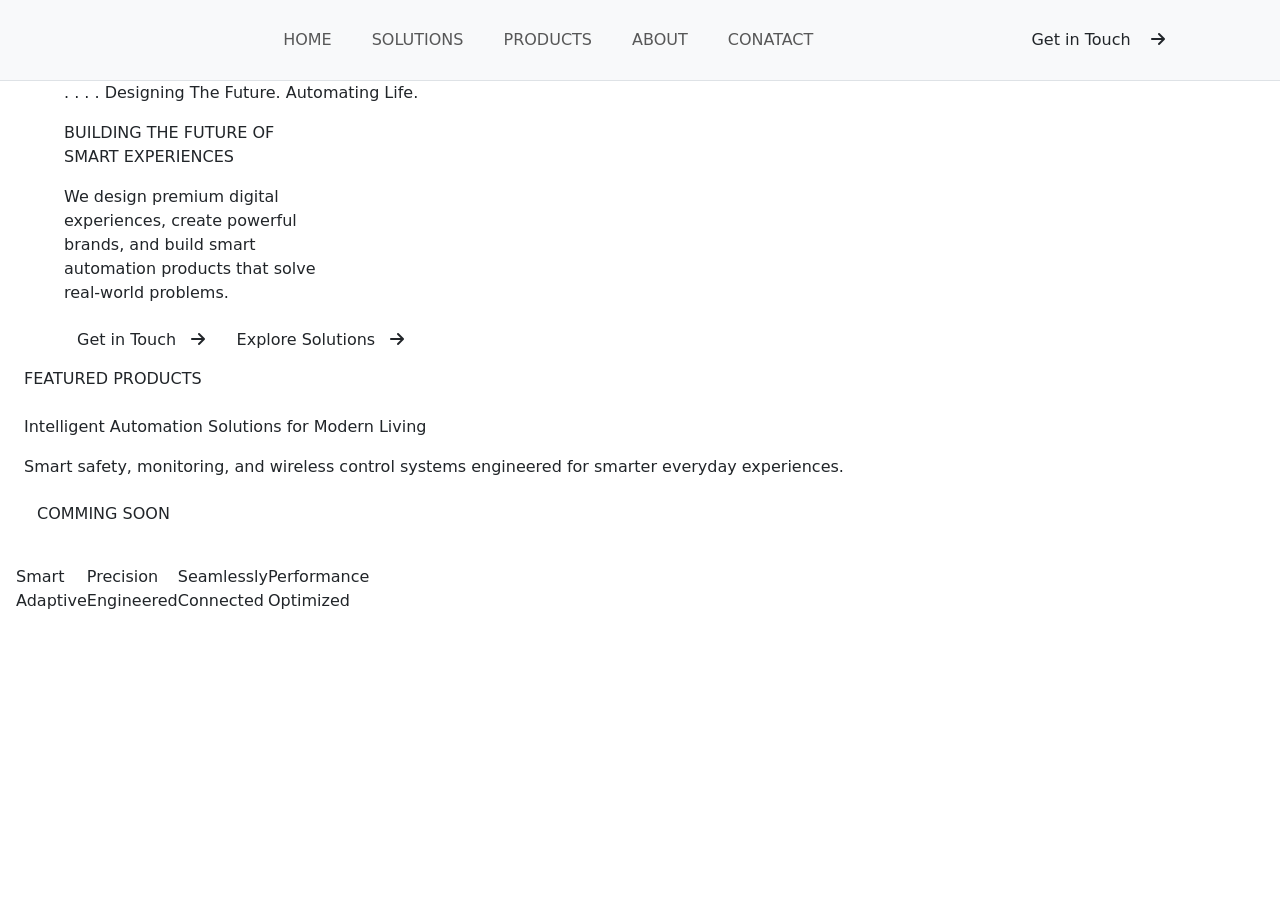
==== index.html @ a9ed21f8 "Rename dymicindex.html to index.html" ====
<!DOCTYPE html>
<html lang="en">
<head>
    <meta charset="UTF-8">
    <meta name="viewport" content="width=device-width, initial-scale=1.0">
    <link rel="stylesheet" href="css/dymic.css">
    <link href="https://cdn.jsdelivr.net/npm/bootstrap@5.3.3/dist/css/bootstrap.min.css" rel="stylesheet">
    <script src="https://cdn.jsdelivr.net/npm/bootstrap@5.3.3/dist/js/bootstrap.bundle.min.js"></script>
    <link rel="stylesheet" href="https://cdnjs.cloudflare.com/ajax/libs/font-awesome/6.7.2/css/all.min.css" >
    <script src="https://cdn.jsdelivr.net/npm/bootstrap@5.3.3/dist/js/bootstrap.bundle.min.js"></script>
    <link rel="stylesheet" href="https://cdn.jsdelivr.net/npm/bootstrap-icons@1.13.1/font/bootstrap-icons.min.css">
    <link rel="shortcut icon" href="img/dlw.png" type="image/x-icon">
    <title>DYMIC</title>
</head>
<body>
    <header>
        <nav class="navbar border-bottom bg-light navbar-expand-lg "">
            <div class="container">
                <a class="navbar-brand" href="">
                    <img src="img/dnl.png" width="200px" alt="">
                </a>
                <ul class="navbar-nav">
                    <li class="nav-item p-1 m-2">
                        <a class="nav-link" href="home.html">HOME</a>
                    </li>
                    <li class="nav-item p-1 m-2">
                        <a class="nav-link" href="about.html">SOLUTIONS</a>
                    </li>
                    <li class="nav-item p-1 m-2">
                        <a class="nav-link" href="services.html">PRODUCTS</a>
                    </li>
                    <li class="nav-item p-1 m-2">
                        <a class="nav-link" href="">ABOUT</a>
                    </li>
                    <li class="nav-item p-1 m-2">
                        <a class="nav-link" href="">CONATACT</a>
                    </li>
                </ul>
                <div class="git">
                    <a class="btn p-2 px-4 m-2" href="">Get in Touch &nbsp;&nbsp; <span><i class="fa-solid fa-arrow-right"></i></span></a>
                </div>
            </div>
        </nav>
    </header>

    <div class="hero px-3">
        <div class="txt w-50 ps-5">
            <div class="lhead">
                <p>. . . . Designing The Future. Automating Life.</p>
            </div>
            <div class="head">
                <p>BUILDING THE FUTURE OF <br> <span> SMART EXPERIENCES</span></p>
            </div>
            <div class="text w-50">
                <p>We design premium digital experiences, create powerful brands, and build smart automation products that solve real-world problems.</p>
            </div>
            <div class="button">
                <a class="btn ">Get in Touch &nbsp;&nbsp;<span><i class="fa-solid fa-arrow-right"></i></span></a>
                <a class="btn" href="">Explore Solutions &nbsp;&nbsp;<span><i class="fa-solid fa-arrow-right"></i></span></a>
            </div>
        </div>
        <div class="carousel slide">
            <div class="carousel-inner">
                <div class="carousel-item active">
                    <div class="fcs d-flex p-1">
                        <div class="fcst p-1">
                            <div class="lhead pb-2">
                                <p>FEATURED PRODUCTS</p>
                            </div>
                            <div class="head">
                                <p>Intelligent Automation Solutions for Modern Living</p>
                            </div>
                            <div class="text">
                                <p>Smart safety, monitoring, and wireless control systems engineered for smarter everyday experiences.</p>
                            </div>
                            <div class="button">
                                <a class="btn">COMMING SOON</a>
                            </div>
                        </div>
                        <div class="fcsi p-1">
                            <img src="img/fcsi.png"   alt="">
                        </div>
                    </div>
                    <div class="fcfoot d-flex py-3 mt-2">
                        <div class="Adaptive">Smart <br> Adaptive</div> <div class="divider"></div>
                        <div class="Precision">Precision <br> Engineered</div><div class="divider"></div>
                        <div class="Connected">Seamlessly <br> Connected</div><div class="divider"></div>
                        <div class="Optimized">Performance <br> Optimized</div>
                    </div>
                </div>
            </div>
        </div>
    </div>
    
</body>
</html>
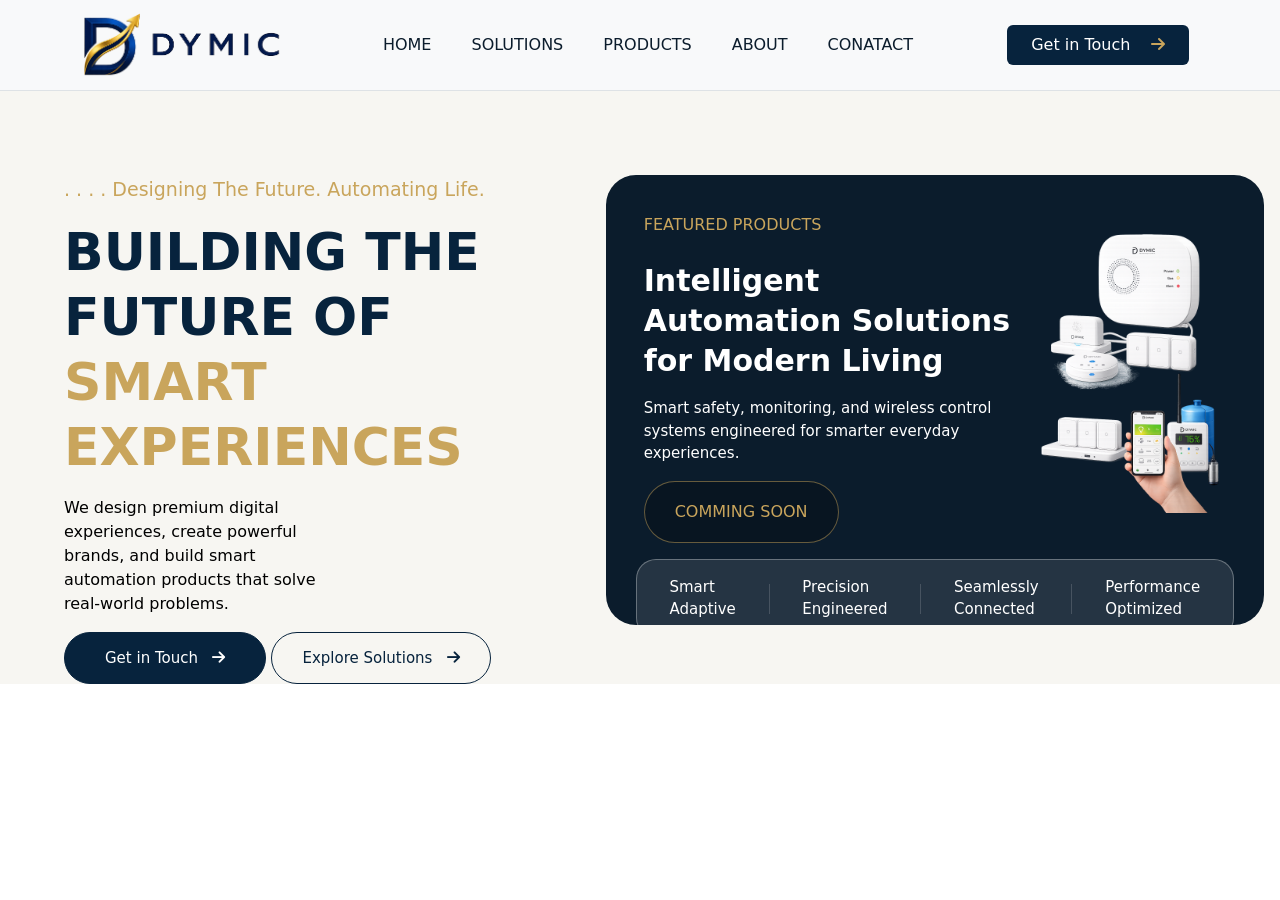
==== commit 41b553bd: "Update index.html" ====
--- a/index.html
+++ b/index.html
@@ -3,13 +3,13 @@
 <head>
     <meta charset="UTF-8">
     <meta name="viewport" content="width=device-width, initial-scale=1.0">
-    <link rel="stylesheet" href="css/dymic.css">
+    <link rel="stylesheet" href="style.css">
     <link href="https://cdn.jsdelivr.net/npm/bootstrap@5.3.3/dist/css/bootstrap.min.css" rel="stylesheet">
     <script src="https://cdn.jsdelivr.net/npm/bootstrap@5.3.3/dist/js/bootstrap.bundle.min.js"></script>
     <link rel="stylesheet" href="https://cdnjs.cloudflare.com/ajax/libs/font-awesome/6.7.2/css/all.min.css" >
     <script src="https://cdn.jsdelivr.net/npm/bootstrap@5.3.3/dist/js/bootstrap.bundle.min.js"></script>
     <link rel="stylesheet" href="https://cdn.jsdelivr.net/npm/bootstrap-icons@1.13.1/font/bootstrap-icons.min.css">
-    <link rel="shortcut icon" href="img/dlw.png" type="image/x-icon">
+    <link rel="shortcut icon" href="dlw.png" type="image/x-icon">
     <title>DYMIC</title>
 </head>
 <body>
@@ -17,7 +17,7 @@
         <nav class="navbar border-bottom bg-light navbar-expand-lg "">
             <div class="container">
                 <a class="navbar-brand" href="">
-                    <img src="img/dnl.png" width="200px" alt="">
+                    <img src="dnl.png" width="200px" alt="">
                 </a>
                 <ul class="navbar-nav">
                     <li class="nav-item p-1 m-2">
@@ -78,7 +78,7 @@
                             </div>
                         </div>
                         <div class="fcsi p-1">
-                            <img src="img/fcsi.png"   alt="">
+                            <img src="fcsi.png"   alt="">
                         </div>
                     </div>
                     <div class="fcfoot d-flex py-3 mt-2">
--- a/style.css
+++ b/style.css
@@ -0,0 +1,185 @@
+@media screen and (min-width: 1540px) {
+    .nav-item a{
+        color: black;
+        font-weight: 600;
+        font-size: 18px ;
+    }
+    .git{
+        width: 40px;
+    }
+}
+@media screen and (max-width: 1540px) {
+    header{
+        position: fixed;
+        width: 100%;
+        top: 0;
+        z-index: 10;
+    }
+    .nav-item .nav-link{
+        color: #0B1C2C;
+        font-weight: 400;
+        font-size: 16px ;
+    }
+    .nav-item .nav-link:hover{
+        text-underline-offset: 8px;
+        text-decoration-thickness: 2px !important;
+        text-decoration: underline ;
+        text-decoration-color:  #C9A55C; 
+    }
+    .git{
+        width: 200px;
+        text-align: center;
+        
+    }
+    .git .btn{
+        background-color: #07233d;
+        border: #0B1C2C;
+        color: #ffffff;
+        text-decoration: none;
+    }
+    .git .btn span{
+        color: #C9A55C;
+
+    }
+    .git .btn:hover span{
+        color: #07233d;
+    }
+    .git .btn:hover{
+        background-color: #C9A55C;
+    }
+    .hero{
+        background-color:#F7F6F2;
+        padding-top: 175px !important;
+        display: flex;
+        justify-content: space-around;
+    }
+    .hero .txt .lhead{
+        color: #C9A55C;
+        font-weight: 400;
+        font-size: 19px;
+    }
+    .hero .txt .head{
+        color: #07233d;
+        font-weight: 820;
+        font-size: 52px;
+        line-height: 65px;
+    }
+    .hero .txt .head span{
+        color: #C9A55C;
+        font-weight: 700;
+    }
+    .hero .txt .text{
+        color: black;
+        font-weight: 320;
+    }
+    .hero .txt .button a:first-child{
+        padding: 14px;
+        padding-left: 40px;
+        padding-right: 40px;
+        color: white;
+        background-color: #07233d;
+        border: 1px solid #07233d;
+        border-radius: 40px;
+        font-weight: 300;
+        font-size: 15px;
+    }
+    .hero .txt .button a:first-child:hover{
+        color: #07233d;
+        background-color: #C9A55C;
+        border: 1px solid #C9A55C;
+        transition: all ease-in-out .3s;
+    }
+    .hero .txt .button a:last-child{
+        padding: 14px;
+        padding-left: 30px;
+        padding-right: 30px;
+        color: #07233d;
+        border: 1px solid #07233d;
+        border-radius: 40px;
+        font-weight: 300;
+        font-size: 15px;
+    }
+    .hero .txt .button a:last-child:hover{
+        color: #07233d;
+        background-color: #C9A55C;
+        border: 1px solid #C9A55C;
+        transition: all ease-in-out .3s;
+    }
+    .carousel{
+        width: 700px !important;
+    }
+    .carousel-item{
+        background-color: #0B1C2C;
+        padding: 30px;
+        height: 450px;
+        color: white;
+        border-radius: 30px;
+    }
+    .carousel-item .fcs{
+        justify-content: space-around;
+    }
+    .carousel-item .fcs .fcst .lhead{
+        color: #C9A55C;
+        font-weight: 500;
+        font-size: 16px;
+    }
+    .carousel-item .fcs .fcst .head{
+        color: white;
+        font-weight: 700;
+        font-size: 30px;
+        line-height: 40px;
+    }
+    .carousel-item .fcs .fcst .text{
+        font-size: 15px;
+        font-weight: 300;
+    }
+    .carousel-item .fcs .fcst .button .btn{
+        color: #C9A55C;
+        border: 1px solid #c9a55c7c;
+        background-color: #081521;
+        padding: 18px;
+        padding-left: 30px;
+        padding-right: 30px;
+        border-radius: 40px;
+    }
+    .carousel-item .fcs .fcst .button .btn:hover{
+        color: white;
+        border: 1px solid #C9A55C;
+        background-color: #C9A55C;
+    }
+    .carousel-item .fcs .fcsi img{
+        width: 200px !important;
+    }
+    .carousel-item .fcfoot{
+        border: 1px solid rgba(255, 255, 255, 0.306);
+        background-color:#ffffff1c;
+        border-radius: 20px;
+        justify-content: space-evenly;
+    }
+    .carousel-item .fcfoot div{
+        font-size: 15px;
+        font-weight: 250 !important;
+    }
+    .carousel-item .fcfoot .divider{
+        margin-top: 8px;
+        width:1px;
+        height:30px;
+        background-color: rgba(255, 255, 255, 0.156);
+    }
+    
+}
+@media screen and (max-width: 1024px) {
+    .nav-item a{
+        color: black;
+        font-weight: 600;
+        font-size: 18px ;
+    }
+    .git{
+        width: 40px;
+    }
+}
+@media screen and (max-width: 768px) {
+
+}
+
+
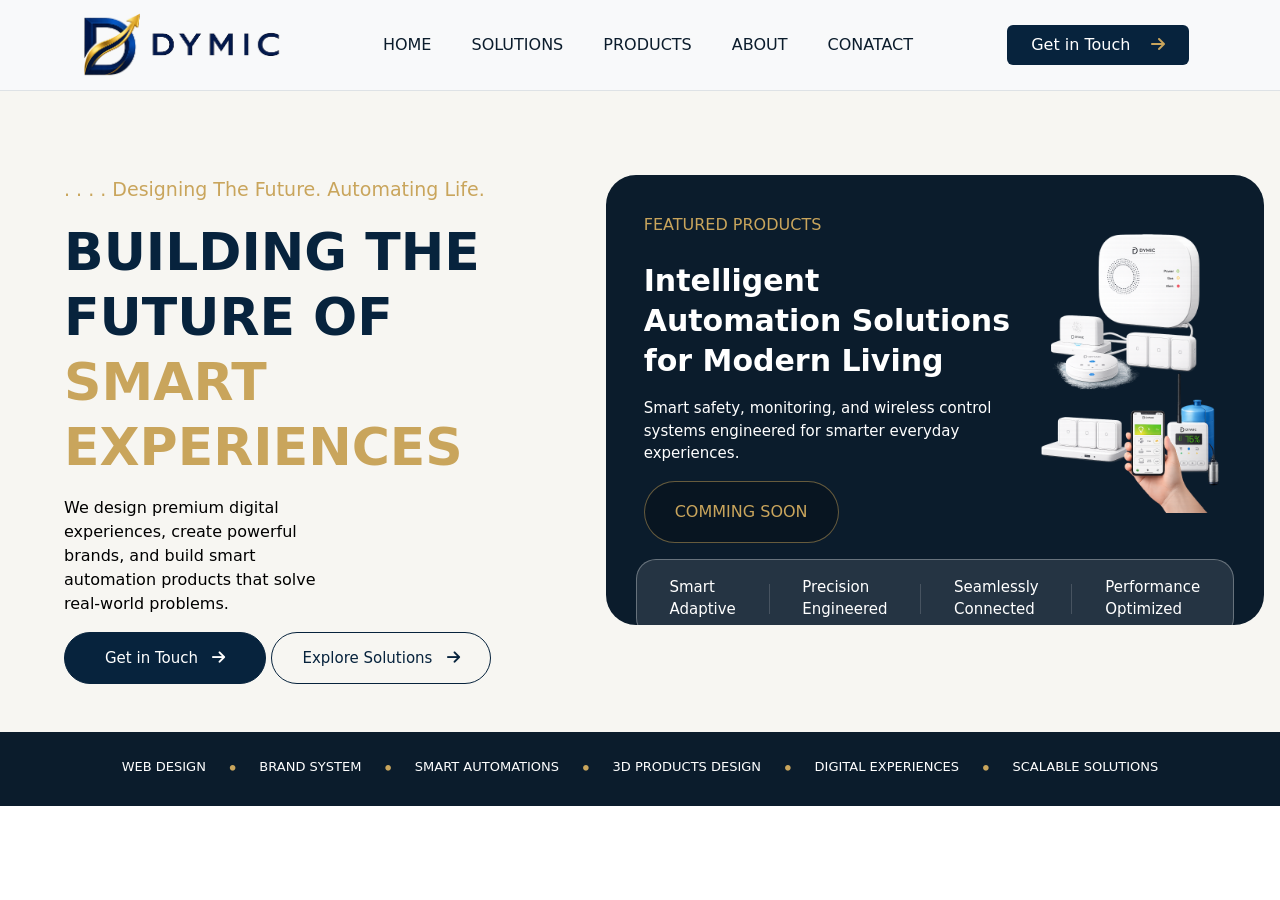
==== commit 9b11913a: "Updated DYMIC website" ====
--- a/index.html
+++ b/index.html
@@ -43,7 +43,7 @@
         </nav>
     </header>
 
-    <div class="hero px-3">
+    <div class="hero px-3 pb-5">
         <div class="txt w-50 ps-5">
             <div class="lhead">
                 <p>. . . . Designing The Future. Automating Life.</p>
@@ -91,6 +91,21 @@
             </div>
         </div>
     </div>
+
+    <div class="herodivider">
+        <div class="web">WEB DESIGN</div>
+        <span>•</span>
+        <div class="brand">BRAND SYSTEM</div>
+        <span>•</span>
+        <div class="smart">SMART AUTOMATIONS</div>
+        <span>•</span>
+        <div class="3d">3D PRODUCTS DESIGN</div>
+        <span>•</span>
+        <div class="digital">DIGITAL EXPERIENCES</div>
+        <span>•</span>
+        <div class="scalable">SCALABLE SOLUTIONS</div>
+
+    </div>
     
 </body>
 </html>
--- a/style.css
+++ b/style.css
@@ -166,6 +166,25 @@
         height:30px;
         background-color: rgba(255, 255, 255, 0.156);
     }
+    .herodivider{
+        background-color:  #0B1C2C;
+        display: flex;
+        flex-direction: row;
+        justify-content: space-evenly;
+        padding: 25px;
+        padding-left: 100px;
+        padding-right: 100px;
+    }
+    .herodivider div{
+        color: white;
+        font-weight: 300;
+        font-size: 13px;
+    }
+    .herodivider span{
+        color: #C9A55C;
+        font-weight: 900;
+        font-size: 16px;
+    }
     
 }
 @media screen and (max-width: 1024px) {
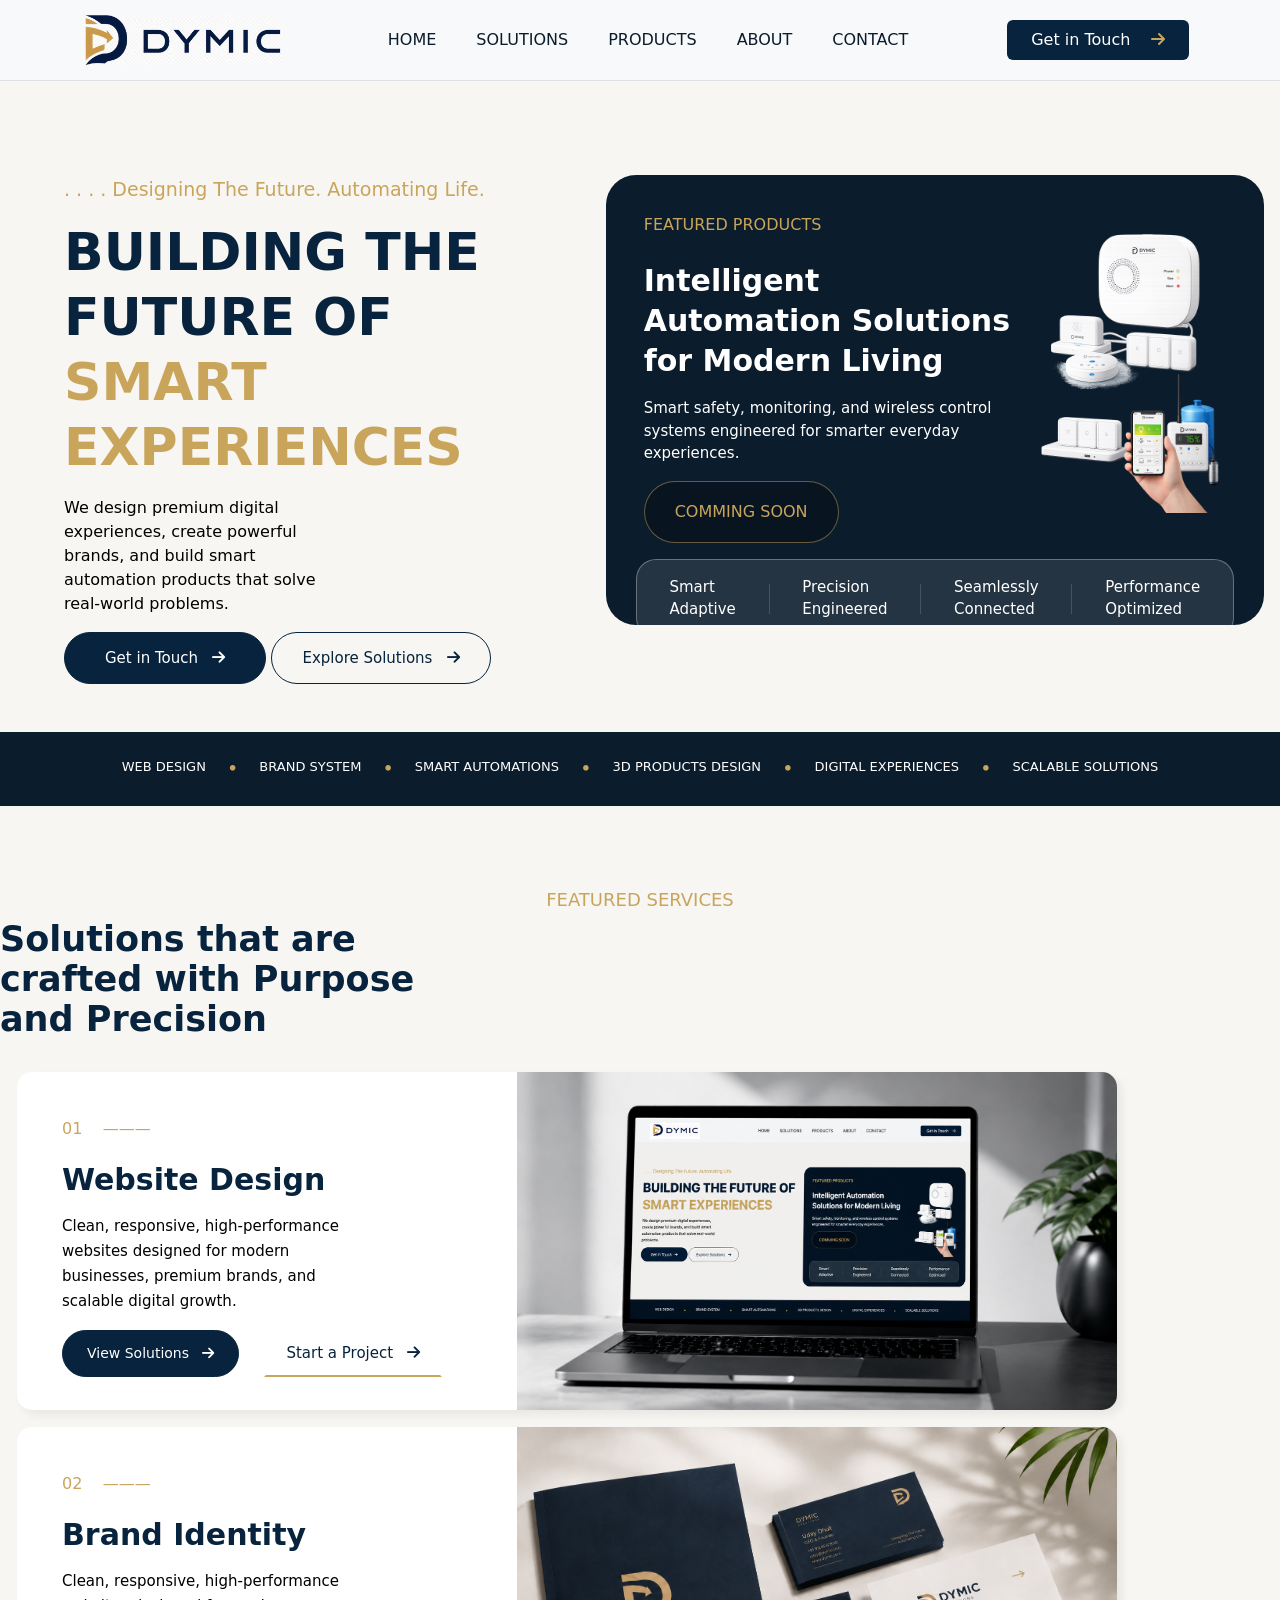
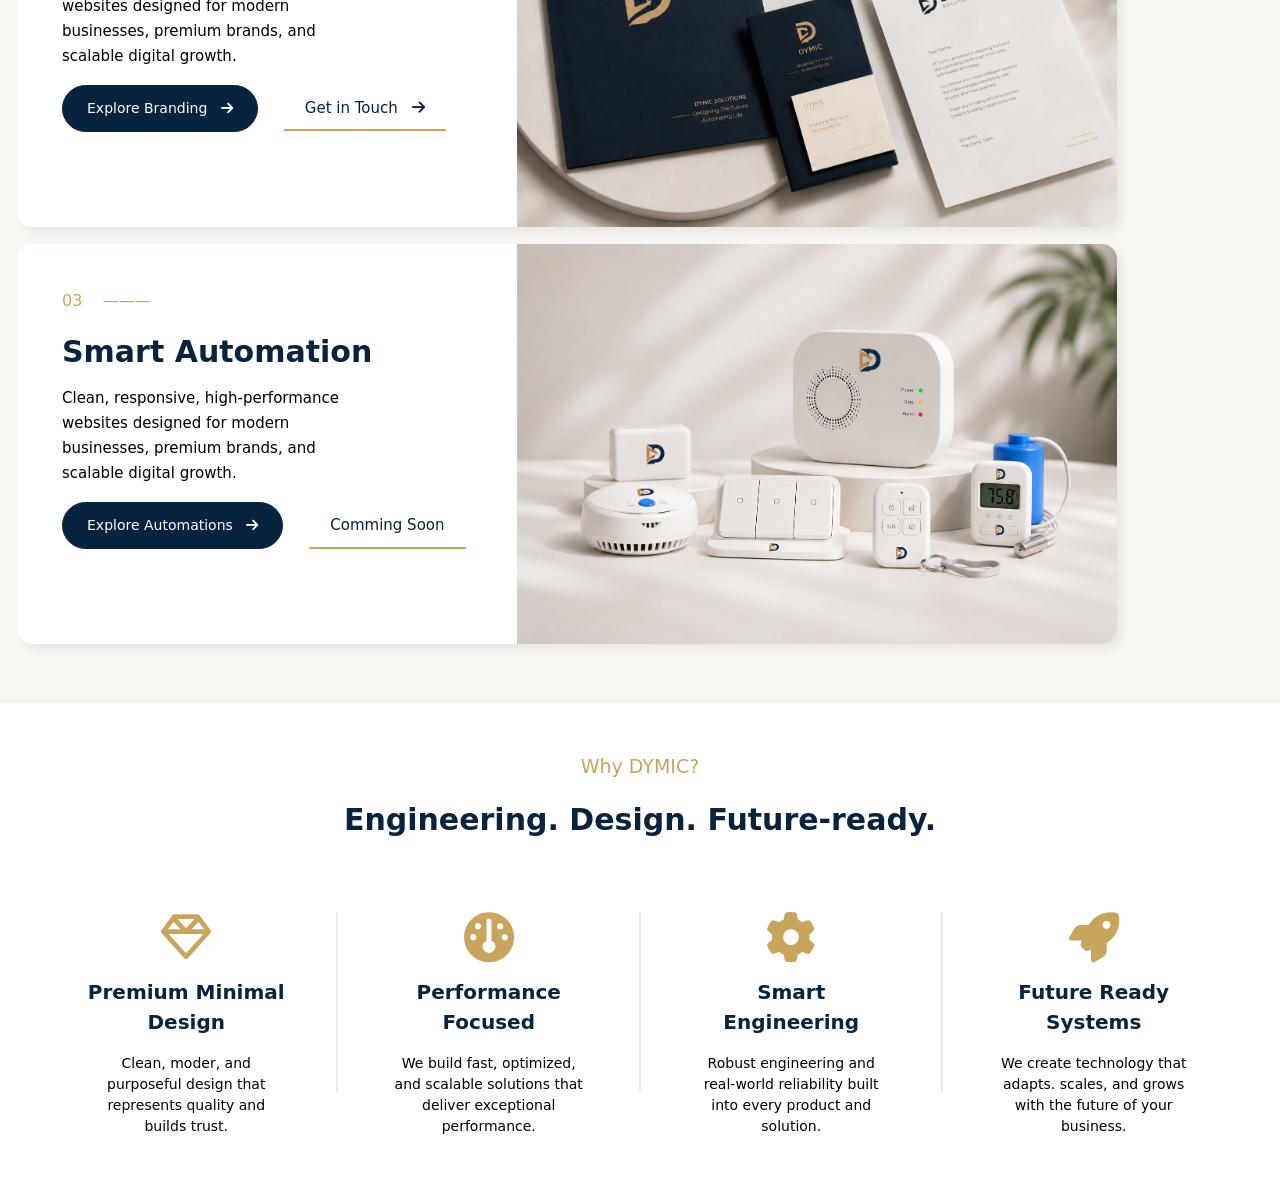
==== commit 693ed7ff: "update" ====
--- a/index.html
+++ b/index.html
@@ -9,12 +9,12 @@
     <link rel="stylesheet" href="https://cdnjs.cloudflare.com/ajax/libs/font-awesome/6.7.2/css/all.min.css" >
     <script src="https://cdn.jsdelivr.net/npm/bootstrap@5.3.3/dist/js/bootstrap.bundle.min.js"></script>
     <link rel="stylesheet" href="https://cdn.jsdelivr.net/npm/bootstrap-icons@1.13.1/font/bootstrap-icons.min.css">
-    <link rel="shortcut icon" href="dlw.png" type="image/x-icon">
+    <link rel="shortcut icon" href="logo.png" type="image/x-icon">
     <title>DYMIC</title>
 </head>
 <body>
     <header>
-        <nav class="navbar border-bottom bg-light navbar-expand-lg "">
+        <nav class="navbar border-bottom bg-light navbar-expand-lg ">
             <div class="container">
                 <a class="navbar-brand" href="">
                     <img src="dnl.png" width="200px" alt="">
@@ -33,7 +33,7 @@
                         <a class="nav-link" href="">ABOUT</a>
                     </li>
                     <li class="nav-item p-1 m-2">
-                        <a class="nav-link" href="">CONATACT</a>
+                        <a class="nav-link" href="">CONTACT</a>
                     </li>
                 </ul>
                 <div class="git">
@@ -106,6 +106,125 @@
         <div class="scalable">SCALABLE SOLUTIONS</div>
 
     </div>
+
+    <div class="featureservices border-bottom">
+        <div class="fstxt">
+            <p>FEATURED SERVICES</p>
+        </div>
+        <div class="fshead">
+            <p>Solutions that are crafted with Purpose and Precision</p>
+        </div>
+        <div class="webdesign">
+            <div class="wdtxt">
+                <div class="bhead">
+                    <p>01 &nbsp;&nbsp;&nbsp;———</p>
+                </div>
+                <div class="head">
+                    <p>Website Design</p>
+                </div>
+                <div class="txt">
+                    <p>Clean, responsive, high-performance websites designed for modern businesses, premium brands, and scalable digital growth.</p>
+                </div>
+                <div class="button">
+                    <a class="btn" href="">View Solutions &nbsp;&nbsp;<span><i class="fa-solid fa-arrow-right"></i></span></a>
+                    <a class="btn" href="">Start a Project &nbsp;&nbsp;<span><i class="fa-solid fa-arrow-right"></i></span></a>
+                </div>
+            </div>
+            <div class="wdimg">
+                <img src="webservice.png" alt="">
+            </div>
+        </div>
+        <div class="brandidentity">
+            <div class="bitxt">
+                <div class="bhead">
+                    <p>02 &nbsp;&nbsp;&nbsp;———</p>
+                </div>
+                <div class="head">
+                    <p>Brand Identity</p>
+                </div>
+                <div class="txt">
+                    <p>Clean, responsive, high-performance websites designed for modern businesses, premium brands, and scalable digital growth.</p>
+                </div>
+                <div class="button">
+                    <a class="btn" href="">Explore Branding &nbsp;&nbsp;<span><i class="fa-solid fa-arrow-right"></i></span></a>
+                    <a class="btn" href="">Get in Touch &nbsp;&nbsp;<span><i class="fa-solid fa-arrow-right"></i></span></a>
+                </div>
+            </div>
+            <div class="biimg">
+                <img src="brandservices.png" alt="">
+            </div>
+        </div>
+        <div class="smartautomation">
+            <div class="satxt">
+                <div class="bhead">
+                    <p>03 &nbsp;&nbsp;&nbsp;———</p>
+                </div>
+                <div class="head">
+                    <p>Smart Automation</p>
+                </div>
+                <div class="txt">
+                    <p>Clean, responsive, high-performance websites designed for modern businesses, premium brands, and scalable digital growth.</p>
+                </div>
+                <div class="button">
+                    <a class="btn" href="">Explore Automations &nbsp;&nbsp;<span><i class="fa-solid fa-arrow-right"></i></span></a>
+                    <a class="btn" href="">Comming Soon</a>
+                </div>
+            </div>
+            <div class="saimg">
+                <img src="smartservices.png" alt="">
+            </div>
+        </div>
+    </div>
+
+    <div class="whydymic">
+        <div class="bhead">
+            <p>Why DYMIC?</p>
+        </div>
+        <div class="head">
+            <p>Engineering. Design. Future-ready.</p>
+        </div>
+        <div class="brandhighlight">
+            <div class="premium col-lg-2">
+                <div class="gemicon"><i class="fa-regular fa-gem"></i></div>
+                <div class="phead">
+                    <p>Premium Minimal Design</p>
+                </div>
+                <div class="ptxt">
+                    <p>Clean, moder, and purposeful design that represents quality and builds trust.</p>
+                </div>
+            </div>
+            <div class="divider"></div>
+            <div class="performance col-lg-2">
+                <div class="perforicon"><i class="fa-solid fa-gauge"></i></div>
+                <div class="pbhead">
+                    <p>Performance Focused</p>
+                </div>
+                <div class="pbtxt">
+                    <p>We build fast, optimized, and scalable solutions that deliver exceptional performance.</p>
+                </div>
+            </div>
+            <div class="divider"></div>
+            <div class="smart col-lg-2">
+                <div class="gearicon"><i class="fa-solid fa-gear"></i></div>
+                <div class="shead">
+                    <p>Smart Engineering</p>
+                </div>
+                <div class="stxt">
+                    <p>Robust engineering and real-world reliability built into every product and solution.</p>
+                </div>
+            </div>
+            <div class="divider"></div>
+            <div class="future col-lg-2">
+                <div class="rocketicon"><i class="fa-solid fa-rocket"></i></div>
+                <div class="fhead">
+                    <p>Future Ready Systems</p>
+                </div>
+                <div class="ftxt">
+                    <p>We create technology that adapts. scales, and grows with the future of your business.</p>
+                </div>
+            </div>
+        </div>
+    </div>
     
 </body>
 </html>
--- a/style.css
+++ b/style.css
@@ -185,8 +185,351 @@
         font-weight: 900;
         font-size: 16px;
     }
+    .featureservices{
+        background-color: #F7F6F2;
+        padding-top: 80px;
+        padding-bottom: 40px
+    }
+    .featureservices .fstxt{
+        color: #C9A55C;
+        font-weight: 500;
+        font-size: 18px;
+        text-align: center;
+        
+    }
+    .featureservices .fshead{
+        color: #07233d;
+        display: flex;
+        width: 450px;
+        justify-self: center;
+        font-size: 35px;
+        font-weight: 750;
+        margin-top: -10px;
+        line-height: 40px;
+    }
+    .featureservices .webdesign{
+        display: flex;
+        justify-content: space-between;
+        background-color: white;
+        width: 1100px;
+        justify-self: center;
+        border-radius: 15px;
+        box-shadow: 5px 5px 10px 0px rgba(0, 0, 0, 0.064) ;
+        margin: 17px;
+    }
+    .featureservices .webdesign .wdtxt{
+        padding: 30px;
+        padding-top: 45px;
+        padding-left: 45px;
+    }
+    .featureservices .webdesign .wdtxt .bhead{
+        color: #C9A55C;
+    }
+    .featureservices .webdesign .wdtxt .head{
+        color: #07233d;
+        font-size: 30px;
+        font-weight: 690;
+    }
+    .featureservices .webdesign .wdtxt .txt{
+        margin-top: -4px;
+        width: 310px;
+        line-height: 25px;
+        color: black;
+        font-size: 15px;
+        font-weight: 310;
+    }
+    .featureservices .webdesign .wdimg img{
+        width: 600px !important;
+        border-radius: 0px 15px 15px 0px;
+    }
     
+    .featureservices .webdesign .wdtxt .button a:first-child{
+        font-size: 14px;
+        font-weight: 300;
+        padding:12px;
+        padding-left: 24px;
+        padding-right: 24px;
+        color: white;
+        background-color: #07233d;
+        border: 1px solid #07233d;
+        border-radius: 30px;
+        margin-right: 10px;
+    }
+    .featureservices .webdesign .wdtxt .button a:first-child:hover{
+        color: #07233d;
+        background-color: white;
+    }
+    .featureservices .webdesign .wdtxt .button a:last-child{
+        font-size: 15px;
+        font-weight: 300;
+        color: #07233d;
+        background-color: white;
+        border: 2px solid white;
+        border-bottom: 2px solid #C9A55C;
+        border-radius: 0;
+        padding: 10px;
+        padding-left: 20px;
+        padding-right: 20px;
+        margin-left: 10px;
+    }
+    .featureservices .webdesign .wdtxt .button a:last-child:hover{
+        background-color: #C9A55C;
+        border: 2px solid #C9A55C;
+        color: white;
+        border-radius: 30px;
+    }
+    .featureservices .brandidentity{
+        display: flex;
+        justify-content: space-between;
+        background-color: white;
+        width: 1100px;
+        justify-self: center;
+        border-radius: 15px;
+        box-shadow: 5px 5px 10px 0px rgba(0, 0, 0, 0.064) ;
+        margin: 17px;
+    }
+    .featureservices .brandidentity .bitxt{
+        padding: 30px;
+        padding-top: 45px;
+        padding-left: 45px;
+    }
+    .featureservices .brandidentity .bitxt .bhead{
+        color: #C9A55C;
+    }
+    .featureservices .brandidentity .bitxt .head{
+        color: #07233d;
+        font-size: 30px;
+        font-weight: 690;
+    }
+    .featureservices .brandidentity .bitxt .txt{
+        margin-top: -4px;
+        width: 310px;
+        line-height: 25px;
+        color: black;
+        font-size: 15px;
+        font-weight: 310;
+    }
+    .featureservices .brandidentity .biimg img{
+        width: 600px !important;
+        border-radius: 0px 15px 15px 0px;
+    }
+    .featureservices .brandidentity .bitxt .button a:first-child{
+        font-size: 14px;
+        font-weight: 300;
+        padding:12px;
+        padding-left: 24px;
+        padding-right: 24px;
+        color: white;
+        background-color: #07233d;
+        border: 1px solid #07233d;
+        border-radius: 30px;
+        margin-right: 10px;
+    }
+    .featureservices .brandidentity .bitxt .button a:first-child:hover{
+        color: #07233d;
+        background-color: white;
+    }
+    .featureservices .brandidentity .bitxt .button a:last-child{
+        font-size: 15px;
+        font-weight: 300;
+        color: #07233d;
+        background-color: white;
+        border: 2px solid white;
+        border-bottom: 2px solid #C9A55C;
+        border-radius: 0;
+        padding: 10px;
+        padding-left: 20px;
+        padding-right: 20px;
+        margin-left: 10px;
+    }
+    .featureservices .brandidentity .bitxt .button a:last-child:hover{
+        background-color: #C9A55C;
+        border: 2px solid #C9A55C;
+        color: white;
+        border-radius: 30px;
+    }
+    .featureservices .smartautomation{
+        display: flex;
+        justify-content: space-between;
+        background-color: white;
+        width: 1100px;
+        justify-self: center;
+        border-radius: 15px;
+        box-shadow: 5px 5px 10px 0px rgba(0, 0, 0, 0.064) ;
+        margin: 17px;
+    }
+    .featureservices .smartautomation .satxt{
+        padding: 30px;
+        padding-top: 45px;
+        padding-left: 45px;
+    }
+    .featureservices .smartautomation .satxt .bhead{
+        color: #C9A55C;
+    }
+    .featureservices .smartautomation .satxt .head{
+        color: #07233d;
+        font-size: 30px;
+        font-weight: 690;
+    }
+    .featureservices .smartautomation .satxt .txt{
+        margin-top: -4px;
+        width: 310px;
+        line-height: 25px;
+        color: black;
+        font-size: 15px;
+        font-weight: 310;
+    }
+    .featureservices .smartautomation .saimg img{
+        width: 600px !important;
+        border-radius: 0px 15px 15px 0px;
+    }
+    .featureservices .smartautomation .satxt .button a:first-child{
+        font-size: 14px;
+        font-weight: 300;
+        padding:12px;
+        padding-left: 24px;
+        padding-right: 24px;
+        color: white;
+        background-color: #07233d;
+        border: 1px solid #07233d;
+        border-radius: 30px;
+        margin-right: 10px;
+    }
+    .featureservices .smartautomation .satxt .button a:first-child:hover{
+        color: #07233d;
+        background-color: white;
+    }
+    .featureservices .smartautomation .satxt .button a:last-child{
+        font-size: 15px;
+        font-weight: 300;
+        color: #07233d;
+        background-color: white;
+        border: 2px solid white;
+        border-bottom: 2px solid #C9A55C;
+        border-radius: 0;
+        padding: 10px;
+        padding-left: 20px;
+        padding-right: 20px;
+        margin-left: 10px;
+    }
+    .featureservices .smartautomation .satxt .button a:last-child:hover{
+        background-color: #C9A55C;
+        border: 2px solid #C9A55C;
+        color: white;
+        border-radius: 30px;
+    }
+    .whydymic{
+        background-color: white;
+        margin-top: 50px;
+    }
+    .whydymic .bhead{
+        color: #C9A55C;
+        text-align: center;
+        font-size: 19px;
+        font-weight: 450;
+    }
+    .whydymic .head{
+        color: #07233d;
+        font-size: 30px;
+        font-weight: 700;
+        text-align: center;
+    }
+    .whydymic .brandhighlight{
+        display: flex;
+        flex-direction: row;
+        margin: 36px;
+        margin-top: 60px;
+        
+        justify-content: space-evenly;
+    }
+    .whydymic .brandhighlight .divider{
+        margin-top: 10px;
+        width:2px;
+        height:180px;
+        background-color: rgba(186, 185, 185, 0.28);
+    }
+    .whydymic .brandhighlight .premium .gemicon{
+        color: #C9A55C;
+        font-size: 50px;
+        text-align: center;
+    }
+    .whydymic .brandhighlight .premium .phead{
+        color: #07233d;
+        font-size: 20px;
+        font-weight: 660;
+        text-align: center;
+    }
+    .whydymic .brandhighlight .premium .ptxt{
+        color: black;
+        font-size: 14px;
+        font-weight: 300;
+        text-align: center;
+    }
+    .whydymic .brandhighlight .performance .perforicon{
+        color: #C9A55C;
+        font-size: 50px;
+        text-align: center;
+    }
+    .whydymic .brandhighlight .performance .pbhead{
+        color: #07233d;
+        font-size: 20px;
+        font-weight: 660;
+        text-align: center;
+    }
+    .whydymic .brandhighlight .performance .pbtxt{
+        color: black;
+        font-size: 14px;
+        font-weight: 300;
+        text-align: center;
+    }
+
+    .whydymic .brandhighlight .smart .gearicon{
+        color: #C9A55C;
+        font-size: 50px;
+        text-align: center;
+    }
+    .whydymic .brandhighlight .smart .shead{
+        color: #07233d;
+        font-size: 20px;
+        font-weight: 660;
+        text-align: center;
+    }
+    .whydymic .brandhighlight .smart .stxt{
+        color: black;
+        font-size: 14px;
+        font-weight: 300;
+        text-align: center;
+    }
+
+    .whydymic .brandhighlight .future .rocketicon{
+        color: #C9A55C;
+        font-size: 50px;
+        text-align: center;
+    }
+    .whydymic .brandhighlight .future .fhead{
+        color: #07233d;
+        font-size: 20px;
+        font-weight: 660;
+        text-align: center;
+    }
+    .whydymic .brandhighlight .future .ftxt{
+        color: black;
+        font-size: 14px;
+        font-weight: 300;
+        text-align: center;
+    }
 }
+
+
+
+
+
+
+
+
+
+
+
 @media screen and (max-width: 1024px) {
     .nav-item a{
         color: black;
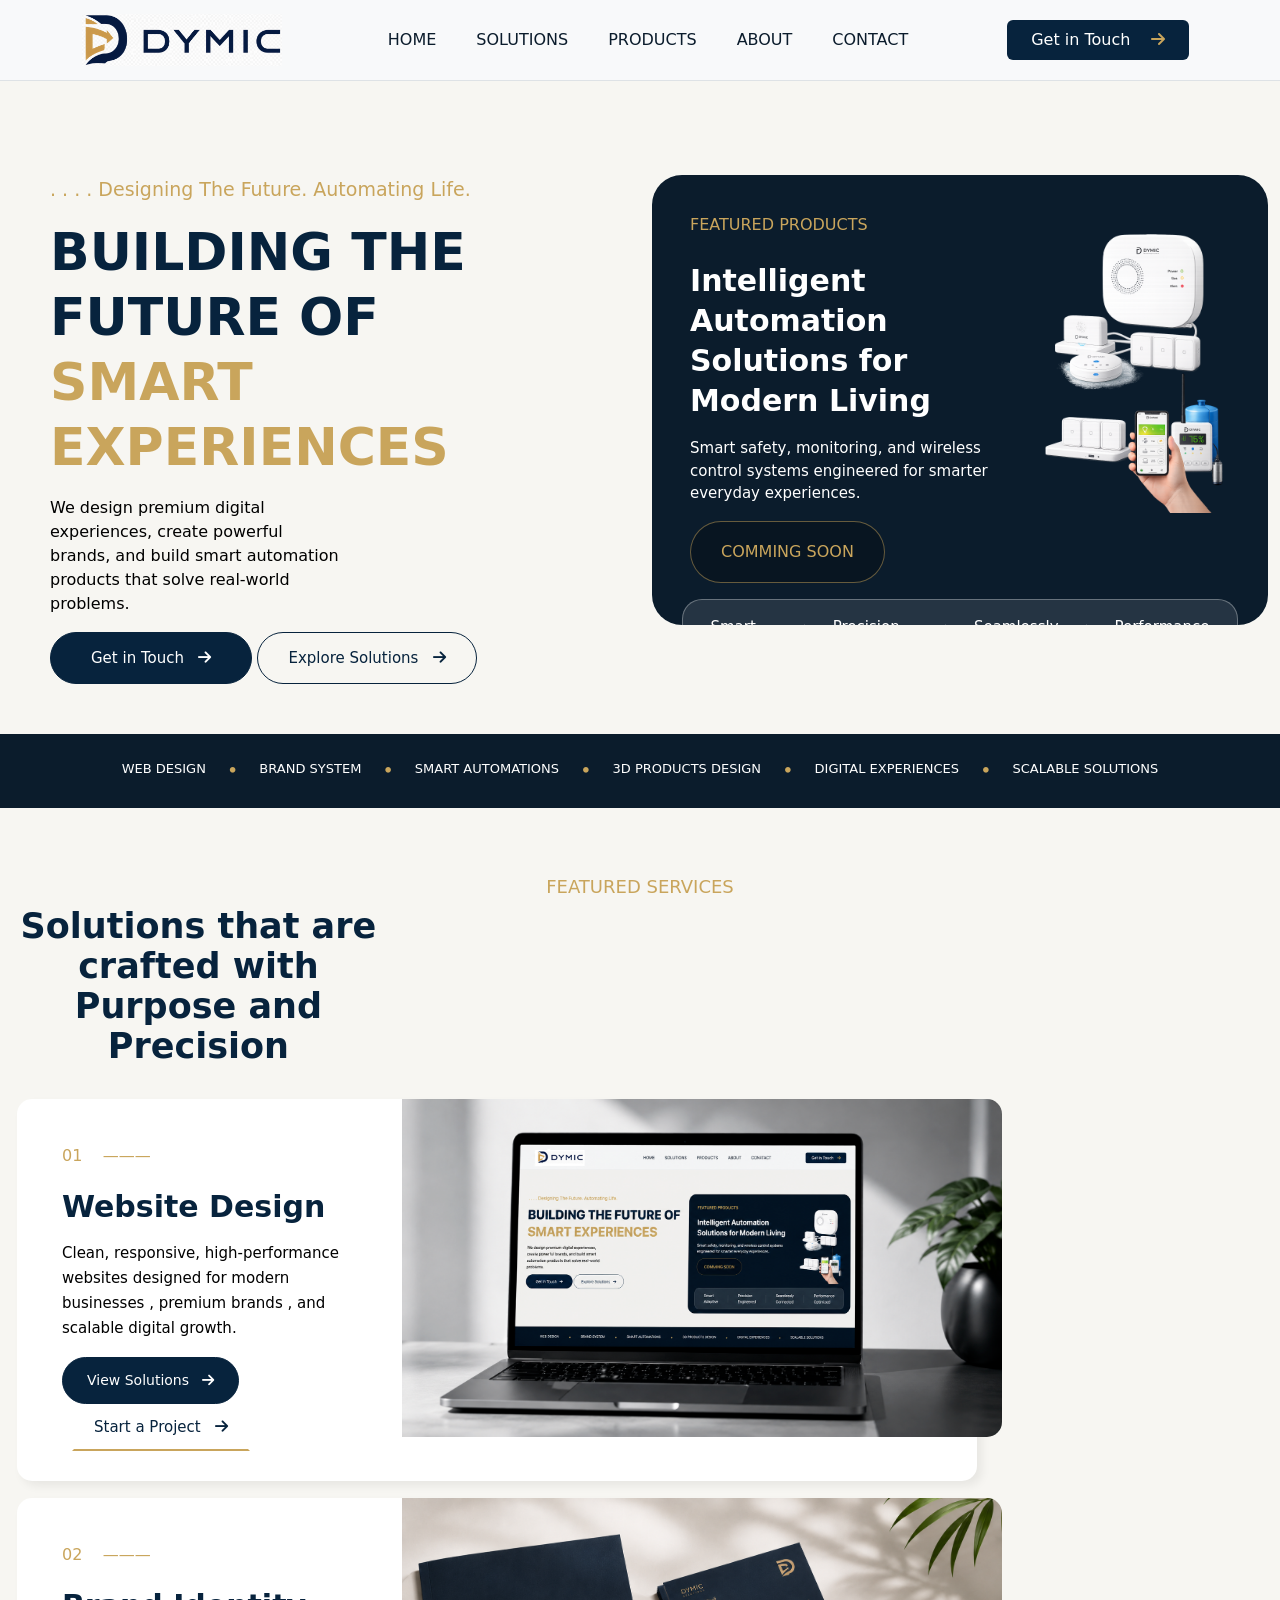
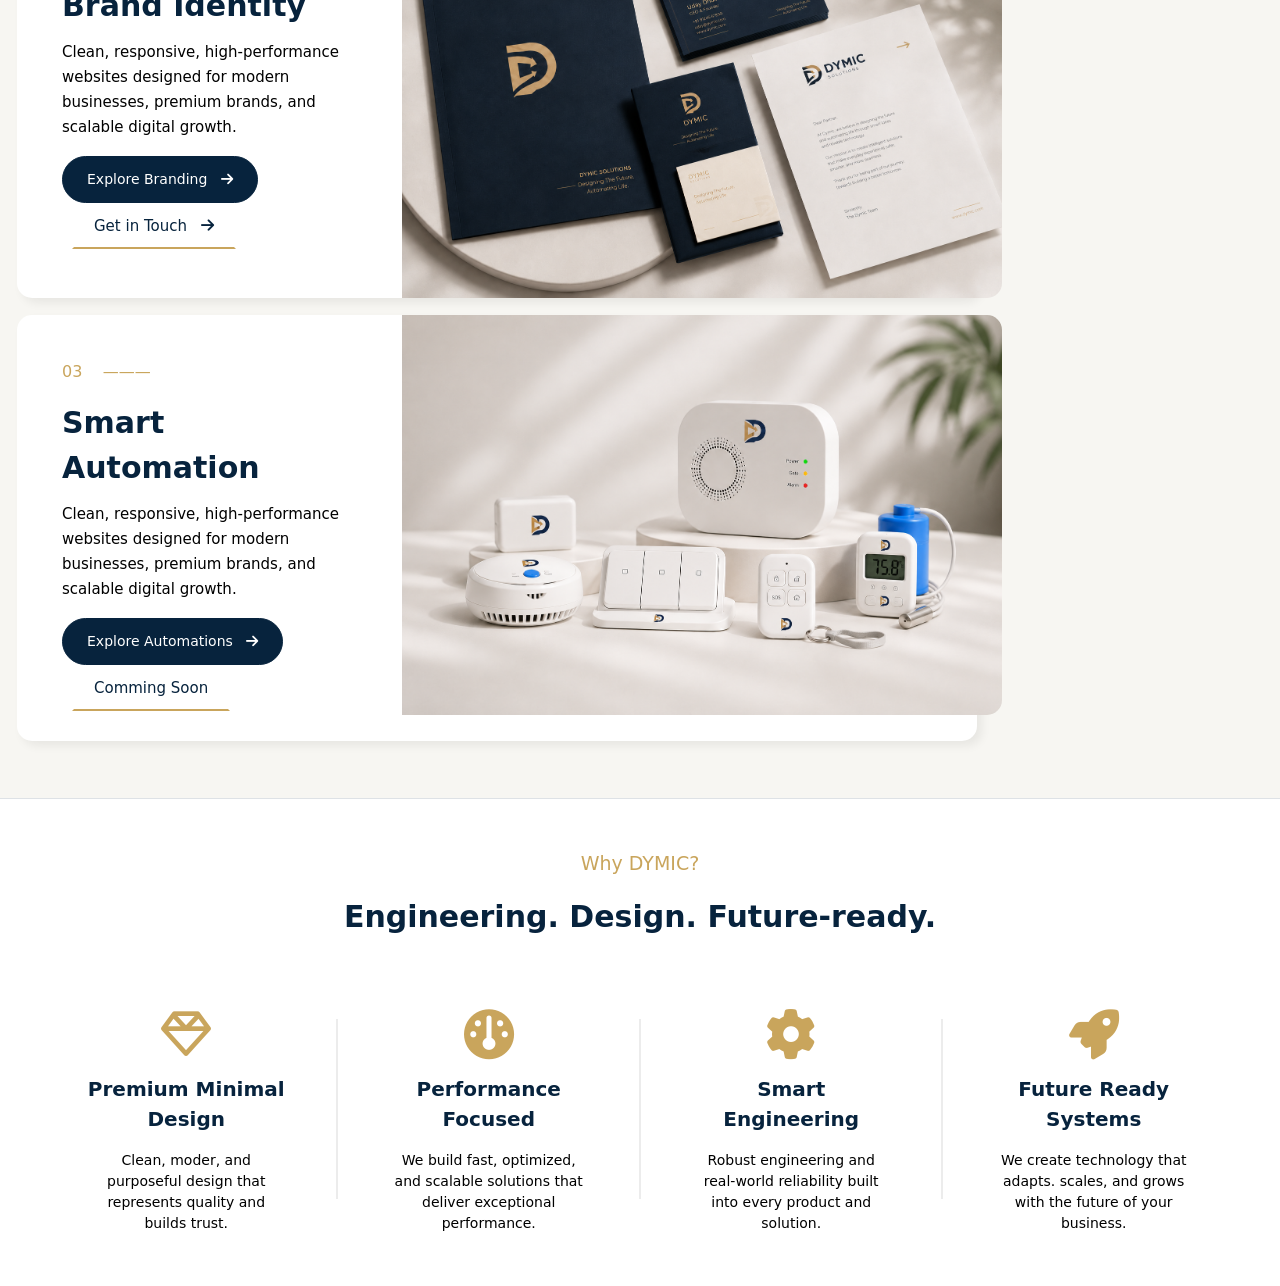
==== commit 5879e712: "Updated website" ====
--- a/index.html
+++ b/index.html
@@ -21,13 +21,13 @@
                 </a>
                 <ul class="navbar-nav">
                     <li class="nav-item p-1 m-2">
-                        <a class="nav-link" href="home.html">HOME</a>
-                    </li>
-                    <li class="nav-item p-1 m-2">
-                        <a class="nav-link" href="about.html">SOLUTIONS</a>
-                    </li>
-                    <li class="nav-item p-1 m-2">
-                        <a class="nav-link" href="services.html">PRODUCTS</a>
+                        <a class="nav-link" href="">HOME</a>
+                    </li>
+                    <li class="nav-item p-1 m-2">
+                        <a class="nav-link" href="">SOLUTIONS</a>
+                    </li>
+                    <li class="nav-item p-1 m-2">
+                        <a class="nav-link" href="">PRODUCTS</a>
                     </li>
                     <li class="nav-item p-1 m-2">
                         <a class="nav-link" href="">ABOUT</a>
@@ -43,23 +43,25 @@
         </nav>
     </header>
 
-    <div class="hero px-3 pb-5">
-        <div class="txt w-50 ps-5">
-            <div class="lhead">
-                <p>. . . . Designing The Future. Automating Life.</p>
-            </div>
-            <div class="head">
+    
+    <div class="hero container-fluid">
+        <div class="row">
+            <div class="txt  col-lg-6 col-12">
+                <div class="lhead">
+                <p><span>. . . . </span>Designing The Future. Automating Life.</p>
+                </div>
+                <div class="head">
                 <p>BUILDING THE FUTURE OF <br> <span> SMART EXPERIENCES</span></p>
-            </div>
-            <div class="text w-50">
+                </div>
+                <div class="text">
                 <p>We design premium digital experiences, create powerful brands, and build smart automation products that solve real-world problems.</p>
-            </div>
-            <div class="button">
+                </div>
+                <div class="button">
                 <a class="btn ">Get in Touch &nbsp;&nbsp;<span><i class="fa-solid fa-arrow-right"></i></span></a>
                 <a class="btn" href="">Explore Solutions &nbsp;&nbsp;<span><i class="fa-solid fa-arrow-right"></i></span></a>
-            </div>
-        </div>
-        <div class="carousel slide">
+                </div>
+            </div>
+            <div class="carousel slide col-lg-6 col-12 " data-bs-ride="carousel" >
             <div class="carousel-inner">
                 <div class="carousel-item active">
                     <div class="fcs d-flex p-1">
@@ -88,11 +90,66 @@
                         <div class="Optimized">Performance <br> Optimized</div>
                     </div>
                 </div>
-            </div>
-        </div>
-    </div>
-
-    <div class="herodivider">
+                <div class="carousel-item">
+                    <div class="fcs d-flex p-1">
+                        <div class="fcst p-1">
+                            <div class="lhead pb-2">
+                                <p>FEATURED PRODUCTS</p>
+                            </div>
+                            <div class="head">
+                                <p>Premium Website Design for Modern Brands</p>
+                            </div>
+                            <div class="text">
+                                <p>Clean, responsive, and high-performance websites designed to create strong digital presence and scalable business growth.</p>
+                            </div>
+                            <div class="button">
+                                <a class="btn">EXPLORE WEBSITES</a>
+                            </div>
+                        </div>
+                        <div class="fcsi p-1">
+                            <img src="cs2.png"   alt="">
+                        </div>
+                    </div>
+                    <div class="fcfoot d-flex py-3 mt-2">
+                        <div class="Adaptive">Smart <br> Adaptive</div> <div class="divider"></div>
+                        <div class="Precision">Precision <br> Engineered</div><div class="divider"></div>
+                        <div class="Connected">Seamlessly <br> Connected</div><div class="divider"></div>
+                        <div class="Optimized">Performance <br> Optimized</div>
+                    </div>
+                </div>
+                <div class="carousel-item">
+                    <div class="fcs d-flex p-1">
+                        <div class="fcst p-1">
+                            <div class="lhead pb-2">
+                                <p>FEATURED PRODUCTS</p>
+                            </div>
+                            <div class="head">
+                                <p>Strategic Brand Identity Built to Stand Out</p>
+                            </div>
+                            <div class="text">
+                                <p>Modern visual systems, logos, and brand experiences crafted to create premium and memorable impressions.</p>
+                            </div>
+                            <div class="button">
+                                <a class="btn">Explore Branding</a>
+                            </div>
+                        </div>
+                        <div class="fcsi p-1">
+                            <img src=""   alt="">
+                        </div>
+                    </div>
+                    <div class="fcfoot d-flex py-3 mt-2">
+                        <div class="Adaptive">Smart <br> Adaptive</div> <div class="divider"></div>
+                        <div class="Precision">Precision <br> Engineered</div><div class="divider"></div>
+                        <div class="Connected">Seamlessly <br> Connected</div><div class="divider"></div>
+                        <div class="Optimized">Performance <br> Optimized</div>
+                    </div>
+                </div>
+            </div>
+            </div>
+        </div>
+    </div>
+
+    <div class="herodivider ">
         <div class="web">WEB DESIGN</div>
         <span>•</span>
         <div class="brand">BRAND SYSTEM</div>
@@ -111,11 +168,11 @@
         <div class="fstxt">
             <p>FEATURED SERVICES</p>
         </div>
-        <div class="fshead">
+        <div class="fshead ">
             <p>Solutions that are crafted with Purpose and Precision</p>
         </div>
-        <div class="webdesign">
-            <div class="wdtxt">
+        <div class="wbs w-75">
+            <div class="wbstxt">
                 <div class="bhead">
                     <p>01 &nbsp;&nbsp;&nbsp;———</p>
                 </div>
@@ -123,19 +180,19 @@
                     <p>Website Design</p>
                 </div>
                 <div class="txt">
-                    <p>Clean, responsive, high-performance websites designed for modern businesses, premium brands, and scalable digital growth.</p>
+                    <p>Clean, responsive, high-performance websites designed for modern businesses <span>, premium </span> brands <span>, and scalable digital growth</span>.</p>
                 </div>
                 <div class="button">
                     <a class="btn" href="">View Solutions &nbsp;&nbsp;<span><i class="fa-solid fa-arrow-right"></i></span></a>
                     <a class="btn" href="">Start a Project &nbsp;&nbsp;<span><i class="fa-solid fa-arrow-right"></i></span></a>
                 </div>
             </div>
-            <div class="wdimg">
+            <div class="wbsimg">
                 <img src="webservice.png" alt="">
             </div>
         </div>
-        <div class="brandidentity">
-            <div class="bitxt">
+        <div class="wbs w-75">
+            <div class="wbstxt">
                 <div class="bhead">
                     <p>02 &nbsp;&nbsp;&nbsp;———</p>
                 </div>
@@ -150,12 +207,12 @@
                     <a class="btn" href="">Get in Touch &nbsp;&nbsp;<span><i class="fa-solid fa-arrow-right"></i></span></a>
                 </div>
             </div>
-            <div class="biimg">
+            <div class="wbsimg">
                 <img src="brandservices.png" alt="">
             </div>
         </div>
-        <div class="smartautomation">
-            <div class="satxt">
+        <div class="wbs w-75">
+            <div class="wbstxt">
                 <div class="bhead">
                     <p>03 &nbsp;&nbsp;&nbsp;———</p>
                 </div>
@@ -170,7 +227,7 @@
                     <a class="btn" href="">Comming Soon</a>
                 </div>
             </div>
-            <div class="saimg">
+            <div class="wbsimg">
                 <img src="smartservices.png" alt="">
             </div>
         </div>
@@ -184,13 +241,11 @@
             <p>Engineering. Design. Future-ready.</p>
         </div>
         <div class="brandhighlight">
-            <div class="premium col-lg-2">
+            <div class="premium col-lg-2 col-12">
                 <div class="gemicon"><i class="fa-regular fa-gem"></i></div>
-                <div class="phead">
-                    <p>Premium Minimal Design</p>
-                </div>
-                <div class="ptxt">
-                    <p>Clean, moder, and purposeful design that represents quality and builds trust.</p>
+                <div class="txt">
+                    <p class="phead">Premium Minimal Design</p>
+                    <p class="ptxt">Clean, moder, and purposeful design that represents quality and builds trust.</p>
                 </div>
             </div>
             <div class="divider"></div>
--- a/style.css
+++ b/style.css
@@ -1,19 +1,10 @@
-@media screen and (min-width: 1540px) {
-    .nav-item a{
-        color: black;
-        font-weight: 600;
-        font-size: 18px ;
-    }
-    .git{
-        width: 40px;
-    }
-}
+
 @media screen and (max-width: 1540px) {
     header{
         position: fixed;
         width: 100%;
         top: 0;
-        z-index: 10;
+        z-index: 10;    
     }
     .nav-item .nav-link{
         color: #0B1C2C;
@@ -48,10 +39,13 @@
         background-color: #C9A55C;
     }
     .hero{
+        display: grid;
         background-color:#F7F6F2;
         padding-top: 175px !important;
-        display: flex;
-        justify-content: space-around;
+        padding-bottom: 50px;
+    }
+    .hero .txt{
+        padding-left: 50px ;
     }
     .hero .txt .lhead{
         color: #C9A55C;
@@ -71,6 +65,7 @@
     .hero .txt .text{
         color: black;
         font-weight: 320;
+        width: 50%;
     }
     .hero .txt .button a:first-child{
         padding: 14px;
@@ -104,9 +99,6 @@
         background-color: #C9A55C;
         border: 1px solid #C9A55C;
         transition: all ease-in-out .3s;
-    }
-    .carousel{
-        width: 700px !important;
     }
     .carousel-item{
         background-color: #0B1C2C;
@@ -187,7 +179,7 @@
     }
     .featureservices{
         background-color: #F7F6F2;
-        padding-top: 80px;
+        padding-top: 65px;
         padding-bottom: 40px
     }
     .featureservices .fstxt{
@@ -200,37 +192,38 @@
     .featureservices .fshead{
         color: #07233d;
         display: flex;
-        width: 450px;
+        width: 31%;
+        text-align: center;
         justify-self: center;
         font-size: 35px;
         font-weight: 750;
         margin-top: -10px;
         line-height: 40px;
     }
-    .featureservices .webdesign{
+    .featureservices .wbs{
         display: flex;
+        flex-direction: row;
         justify-content: space-between;
         background-color: white;
-        width: 1100px;
         justify-self: center;
         border-radius: 15px;
         box-shadow: 5px 5px 10px 0px rgba(0, 0, 0, 0.064) ;
         margin: 17px;
     }
-    .featureservices .webdesign .wdtxt{
+    .featureservices .wbs .wbstxt{
         padding: 30px;
         padding-top: 45px;
         padding-left: 45px;
     }
-    .featureservices .webdesign .wdtxt .bhead{
-        color: #C9A55C;
-    }
-    .featureservices .webdesign .wdtxt .head{
+    .featureservices .wbs .wbstxt .bhead{
+        color: #C9A55C;
+    }
+    .featureservices .wbs .wbstxt .head{
         color: #07233d;
         font-size: 30px;
         font-weight: 690;
     }
-    .featureservices .webdesign .wdtxt .txt{
+    .featureservices .wbs .wbstxt .txt{
         margin-top: -4px;
         width: 310px;
         line-height: 25px;
@@ -238,12 +231,12 @@
         font-size: 15px;
         font-weight: 310;
     }
-    .featureservices .webdesign .wdimg img{
-        width: 600px !important;
+    .featureservices .wbs .wbsimg img{
+        width: 600px ;
         border-radius: 0px 15px 15px 0px;
     }
     
-    .featureservices .webdesign .wdtxt .button a:first-child{
+    .featureservices .wbs .wbstxt .button a:first-child{
         font-size: 14px;
         font-weight: 300;
         padding:12px;
@@ -255,11 +248,11 @@
         border-radius: 30px;
         margin-right: 10px;
     }
-    .featureservices .webdesign .wdtxt .button a:first-child:hover{
+    .featureservices .wbs .wbstxt .button a:first-child:hover{
         color: #07233d;
         background-color: white;
     }
-    .featureservices .webdesign .wdtxt .button a:last-child{
+    .featureservices .wbs .wbstxt .button a:last-child{
         font-size: 15px;
         font-weight: 300;
         color: #07233d;
@@ -272,48 +265,324 @@
         padding-right: 20px;
         margin-left: 10px;
     }
-    .featureservices .webdesign .wdtxt .button a:last-child:hover{
+    .featureservices .wbs .wbstxt .button a:last-child:hover{
         background-color: #C9A55C;
         border: 2px solid #C9A55C;
         color: white;
         border-radius: 30px;
     }
-    .featureservices .brandidentity{
+    
+    .whydymic{
+        background-color: white;
+        margin-top: 50px;
+    }
+    .whydymic .bhead{
+        color: #C9A55C;
+        text-align: center;
+        font-size: 19px;
+        font-weight: 450;
+    }
+    .whydymic .head{
+        color: #07233d;
+        font-size: 30px;
+        font-weight: 700;
+        text-align: center;
+    }
+    .whydymic .brandhighlight{
         display: flex;
+        flex-direction: row;
+        margin: 36px;
+        margin-top: 60px;
+        
+        justify-content: space-evenly;
+    }
+    .whydymic .brandhighlight .divider{
+        margin-top: 20px;
+        width:2px;
+        height:180px;
+        background-color: rgba(186, 185, 185, 0.28);
+    }
+    .whydymic .brandhighlight .premium .gemicon{
+        color: #C9A55C;
+        font-size: 50px;
+        text-align: center;
+    }
+    .whydymic .brandhighlight .premium .phead{
+        color: #07233d;
+        font-size: 20px;
+        font-weight: 660;
+        text-align: center;
+    }
+    .whydymic .brandhighlight .premium .ptxt{
+        color: black;
+        font-size: 14px;
+        font-weight: 300;
+        text-align: center;
+    }
+    .whydymic .brandhighlight .performance .perforicon{
+        color: #C9A55C;
+        font-size: 50px;
+        text-align: center;
+    }
+    .whydymic .brandhighlight .performance .pbhead{
+        color: #07233d;
+        font-size: 20px;
+        font-weight: 660;
+        text-align: center;
+    }
+    .whydymic .brandhighlight .performance .pbtxt{
+        color: black;
+        font-size: 14px;
+        font-weight: 300;
+        text-align: center;
+    }
+
+    .whydymic .brandhighlight .smart .gearicon{
+        color: #C9A55C;
+        font-size: 50px;
+        text-align: center;
+    }
+    .whydymic .brandhighlight .smart .shead{
+        color: #07233d;
+        font-size: 20px;
+        font-weight: 660;
+        text-align: center;
+    }
+    .whydymic .brandhighlight .smart .stxt{
+        color: black;
+        font-size: 14px;
+        font-weight: 300;
+        text-align: center;
+    }
+
+    .whydymic .brandhighlight .future .rocketicon{
+        color: #C9A55C;
+        font-size: 50px;
+        text-align: center;
+    }
+    .whydymic .brandhighlight .future .fhead{
+        color: #07233d;
+        font-size: 20px;
+        font-weight: 660;
+        text-align: center;
+    }
+    .whydymic .brandhighlight .future .ftxt{
+        color: black;
+        font-size: 14px;
+        font-weight: 300;
+        text-align: center;
+    }
+}
+
+
+@media screen and (max-width: 320px){
+
+    header{
+        display: none;
+    }
+
+
+    .hero{
+        padding-top: 100px !important;
+        padding-bottom: 50px;
+    }
+    .hero .txt{
+        padding-left: 20px;
+        padding-right: 20px;
+    }
+    .hero .txt .lhead{
+        color: #C9A55C;
+        font-weight: 340;
+        font-size: 14px;
+    }
+    .hero .txt .lhead span{
+        display: none;
+    }
+    .hero .txt .head{
+        color: #07233d;
+        font-weight: 700;
+        font-size: 30px;
+        line-height: 36px;
+    }
+    .hero .txt .head span{
+        color: #C9A55C;
+        font-weight: 600;
+    }
+    .hero .txt .text{
+        color: black;
+        font-weight: 250;
+        font-size: 13px;
+        width: 70%;
+    }
+    .hero .txt .button a:first-child{
+        padding: 12px;
+        margin: 8px;
+        padding-left: 40px;
+        padding-right: 40px;
+        color: white;
+        width: 90%;
+        background-color: #07233d;
+        border: 1px solid #07233d;
+        border-radius: 5px;
+        font-weight: 300;
+        font-size: 13px;
+    }
+    
+    .hero .txt .button a:last-child{
+        padding: 12px;
+        margin: 8px;
+        padding-left: 40px;
+        padding-right: 40px;
+        color: #07233d;
+        border: 1px solid #07233d;
+        width: 90%;
+        border-radius: 5px;
+        font-weight: 300;
+        font-size: 13px;
+    }
+    .carousel{
+        display: none;
+    }
+    .carousel-item{
+        background-color: #0B1C2C;
+        padding: 30px;
+        height: 450px;
+        color: white;
+        border-radius: 30px;
+    }
+    .carousel-item .fcs{
+        justify-content: space-around;
+    }
+    .carousel-item .fcs .fcst .lhead{
+        color: #C9A55C;
+        font-weight: 500;
+        font-size: 16px;
+    }
+    .carousel-item .fcs .fcst .head{
+        color: white;
+        font-weight: 700;
+        font-size: 30px;
+        line-height: 40px;
+    }
+    .carousel-item .fcs .fcst .text{
+        font-size: 15px;
+        font-weight: 300;
+    }
+    .carousel-item .fcs .fcst .button .btn{
+        color: #C9A55C;
+        border: 1px solid #c9a55c7c;
+        background-color: #081521;
+        padding: 18px;
+        padding-left: 30px;
+        padding-right: 30px;
+        border-radius: 40px;
+    }
+    .carousel-item .fcs .fcst .button .btn:hover{
+        color: white;
+        border: 1px solid #C9A55C;
+        background-color: #C9A55C;
+    }
+    .carousel-item .fcs .fcsi img{
+        width: 200px !important;
+    }
+    .carousel-item .fcfoot{
+        border: 1px solid rgba(255, 255, 255, 0.306);
+        background-color:#ffffff1c;
+        border-radius: 20px;
+        justify-content: space-evenly;
+    }
+    .carousel-item .fcfoot div{
+        font-size: 15px;
+        font-weight: 250 !important;
+    }
+    .carousel-item .fcfoot .divider{
+        margin-top: 8px;
+        width:1px;
+        height:30px;
+        background-color: rgba(255, 255, 255, 0.156);
+    }
+
+
+    .herodivider{
+        display: none;
+    }
+    .featureservices{
+        background-color: #F7F6F2;
+        padding-top: 35px;
+        padding-bottom: 40px
+    }
+    .featureservices .fstxt{
+        color: #C9A55C;
+        font-weight: 440;
+        font-size: 14px;
+        text-align: center;
+        
+    }
+    .featureservices .fshead{
+        color: #07233d;
+        display: flex;
+        width: 94%;
+        margin-left: 20px;
+        margin-right: 20px;
+        text-align: center;
+        justify-self: center;
+        font-size: 24px;
+        font-weight: 650;
+        margin-top: -10px;
+        line-height: 30px;
+    }
+    .featureservices .wbs{
+        display: flex;
+        flex-direction: row-reverse;
         justify-content: space-between;
+        width: 90% !important;
         background-color: white;
-        width: 1100px;
         justify-self: center;
-        border-radius: 15px;
+        border-radius: 10px;
         box-shadow: 5px 5px 10px 0px rgba(0, 0, 0, 0.064) ;
-        margin: 17px;
-    }
-    .featureservices .brandidentity .bitxt{
-        padding: 30px;
-        padding-top: 45px;
-        padding-left: 45px;
-    }
-    .featureservices .brandidentity .bitxt .bhead{
-        color: #C9A55C;
-    }
-    .featureservices .brandidentity .bitxt .head{
-        color: #07233d;
-        font-size: 30px;
-        font-weight: 690;
-    }
-    .featureservices .brandidentity .bitxt .txt{
-        margin-top: -4px;
-        width: 310px;
-        line-height: 25px;
-        color: black;
-        font-size: 15px;
-        font-weight: 310;
-    }
-    .featureservices .brandidentity .biimg img{
-        width: 600px !important;
-        border-radius: 0px 15px 15px 0px;
-    }
-    .featureservices .brandidentity .bitxt .button a:first-child{
+        margin: 15px;
+    }
+    .featureservices .wbs .wbstxt{
+        padding: 3px;
+        padding-top: 4px;
+        padding-left: 4px;
+        width: 53%;
+    }
+    .featureservices .wbs .wbstxt .bhead{
+        color: #C9A55C;
+        font-size: 10px;
+    }
+    .featureservices .wbs .wbstxt .head{
+        color: #07233d;
+        margin-top: -10px;
+        font-size: 17px;
+        font-weight: 560;
+    }
+    .featureservices .wbs .wbstxt .txt{
+        margin-top: -12px;
+        width: 99%;
+        line-height: 15px;
+        color: black;
+        font-size: 11px;
+        font-weight: 300;
+    }
+    .featureservices .wbs .wbstxt .txt span{
+        display: none;
+    }
+    .featureservices .wbs .wbsimg{
+        width:  45%;
+    }
+    .featureservices .wbs .wbsimg img{
+        width: 100%;
+        height: 100%;
+        object-fit: cover;
+        object-position: 23% 100%;  
+        border-radius: 10px 0px 0px 10px;
+    }   
+    .featureservices .wbs .wbstxt .button{
+        display: none;
+    }
+    .featureservices .wbs .wbstxt .button a:first-child{
         font-size: 14px;
         font-weight: 300;
         padding:12px;
@@ -325,11 +594,11 @@
         border-radius: 30px;
         margin-right: 10px;
     }
-    .featureservices .brandidentity .bitxt .button a:first-child:hover{
+    .featureservices .wbs .wbstxt .button a:first-child:hover{
         color: #07233d;
         background-color: white;
     }
-    .featureservices .brandidentity .bitxt .button a:last-child{
+    .featureservices .wbs .wbstxt .button a:last-child{
         font-size: 15px;
         font-weight: 300;
         color: #07233d;
@@ -342,85 +611,27 @@
         padding-right: 20px;
         margin-left: 10px;
     }
-    .featureservices .brandidentity .bitxt .button a:last-child:hover{
+    .featureservices .wbs .wbsxt .button a:last-child:hover{
         background-color: #C9A55C;
         border: 2px solid #C9A55C;
         color: white;
         border-radius: 30px;
     }
-    .featureservices .smartautomation{
-        display: flex;
-        justify-content: space-between;
-        background-color: white;
-        width: 1100px;
-        justify-self: center;
-        border-radius: 15px;
-        box-shadow: 5px 5px 10px 0px rgba(0, 0, 0, 0.064) ;
-        margin: 17px;
-    }
-    .featureservices .smartautomation .satxt{
-        padding: 30px;
-        padding-top: 45px;
-        padding-left: 45px;
-    }
-    .featureservices .smartautomation .satxt .bhead{
-        color: #C9A55C;
-    }
-    .featureservices .smartautomation .satxt .head{
-        color: #07233d;
-        font-size: 30px;
-        font-weight: 690;
-    }
-    .featureservices .smartautomation .satxt .txt{
-        margin-top: -4px;
-        width: 310px;
-        line-height: 25px;
-        color: black;
-        font-size: 15px;
-        font-weight: 310;
-    }
-    .featureservices .smartautomation .saimg img{
-        width: 600px !important;
-        border-radius: 0px 15px 15px 0px;
-    }
-    .featureservices .smartautomation .satxt .button a:first-child{
-        font-size: 14px;
-        font-weight: 300;
-        padding:12px;
-        padding-left: 24px;
-        padding-right: 24px;
-        color: white;
-        background-color: #07233d;
-        border: 1px solid #07233d;
-        border-radius: 30px;
-        margin-right: 10px;
-    }
-    .featureservices .smartautomation .satxt .button a:first-child:hover{
-        color: #07233d;
-        background-color: white;
-    }
-    .featureservices .smartautomation .satxt .button a:last-child{
-        font-size: 15px;
-        font-weight: 300;
-        color: #07233d;
-        background-color: white;
-        border: 2px solid white;
-        border-bottom: 2px solid #C9A55C;
-        border-radius: 0;
-        padding: 10px;
-        padding-left: 20px;
-        padding-right: 20px;
-        margin-left: 10px;
-    }
-    .featureservices .smartautomation .satxt .button a:last-child:hover{
-        background-color: #C9A55C;
-        border: 2px solid #C9A55C;
-        color: white;
-        border-radius: 30px;
-    }
+    
+
+
+
+
+    
+
+
+
+
+
     .whydymic{
         background-color: white;
         margin-top: 50px;
+        display: none;
     }
     .whydymic .bhead{
         color: #C9A55C;
@@ -443,11 +654,12 @@
         justify-content: space-evenly;
     }
     .whydymic .brandhighlight .divider{
-        margin-top: 10px;
+        margin-top: 20px;
         width:2px;
         height:180px;
         background-color: rgba(186, 185, 185, 0.28);
     }
+    
     .whydymic .brandhighlight .premium .gemicon{
         color: #C9A55C;
         font-size: 50px;
@@ -529,19 +741,3 @@
 
 
 
-
-@media screen and (max-width: 1024px) {
-    .nav-item a{
-        color: black;
-        font-weight: 600;
-        font-size: 18px ;
-    }
-    .git{
-        width: 40px;
-    }
-}
-@media screen and (max-width: 768px) {
-
-}
-
-
